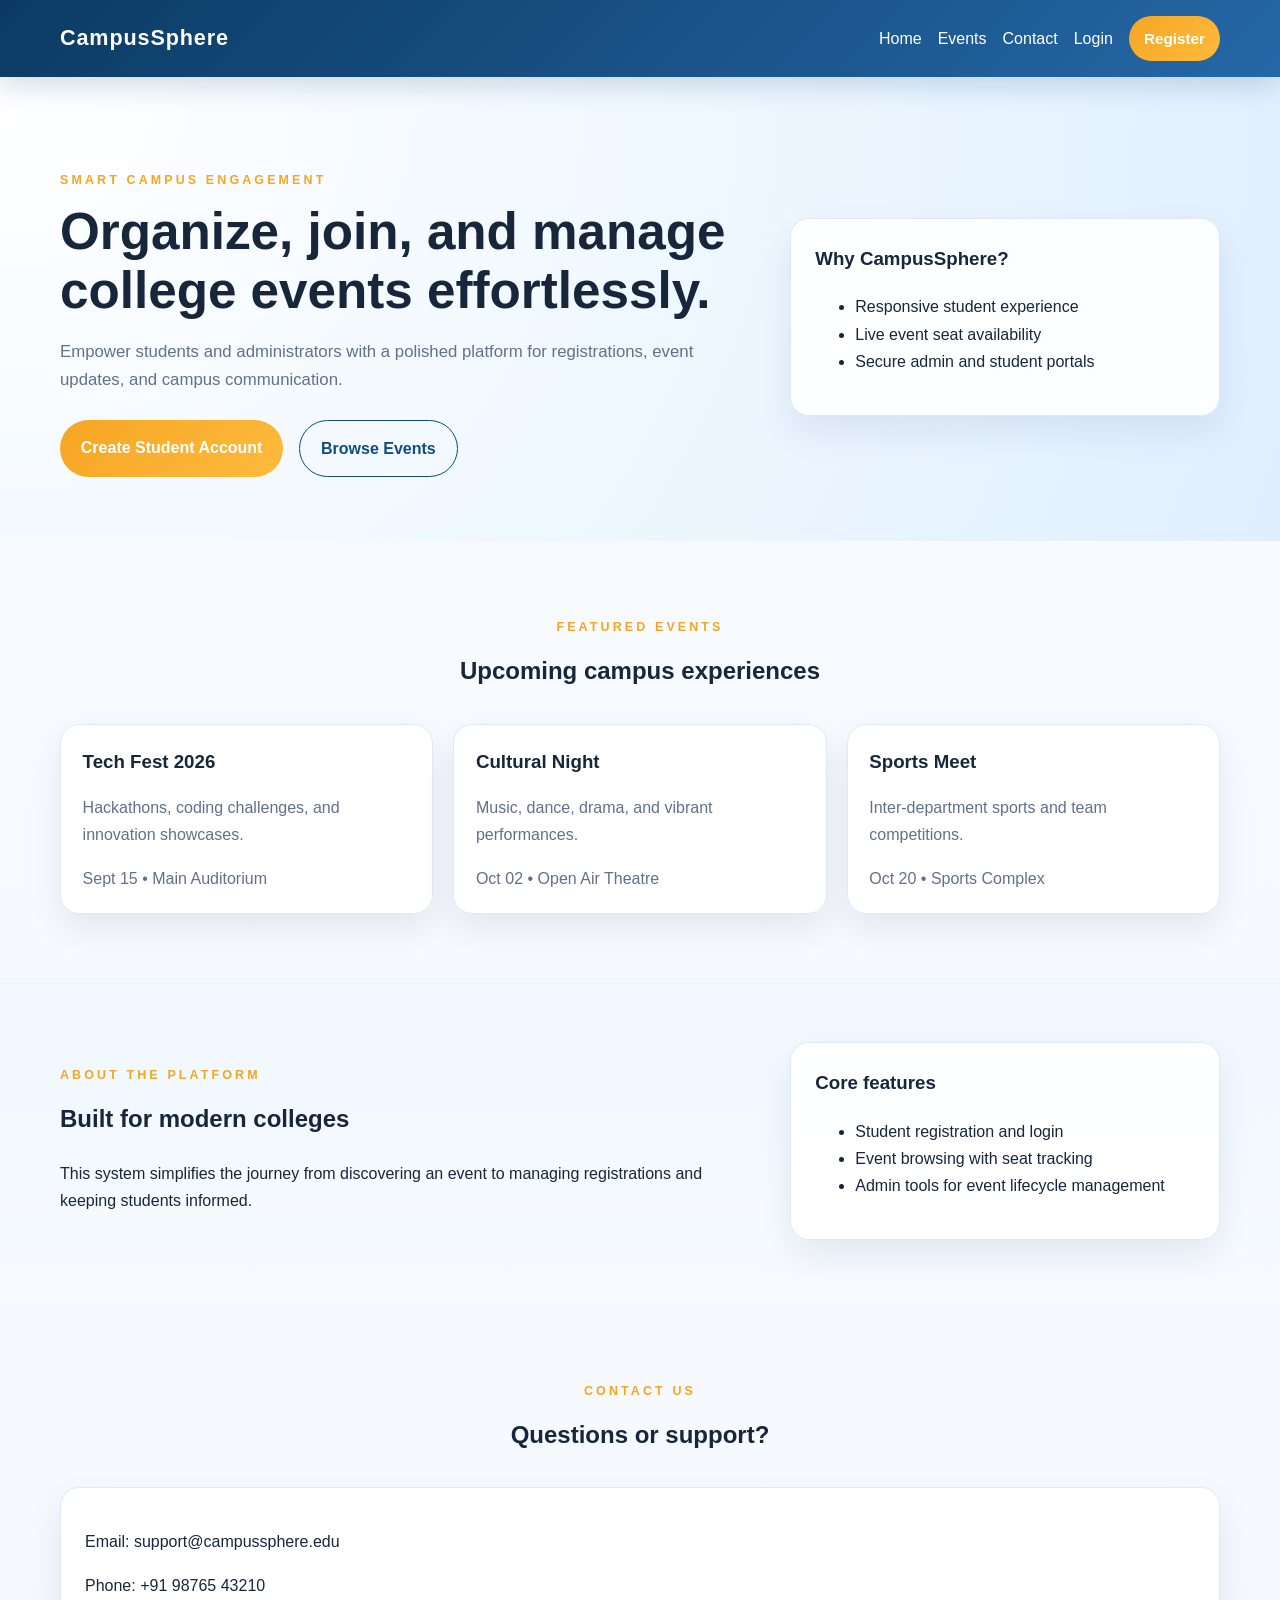
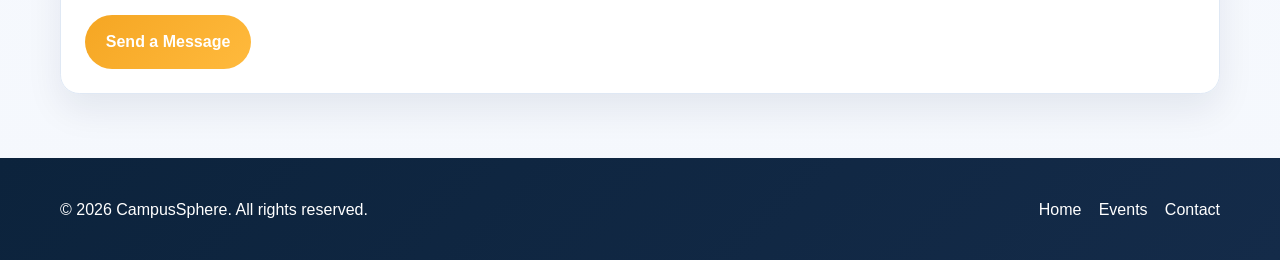
==== CollegeEventManagement/index.html @ ba04c2a0 "final" ====
<!DOCTYPE html>
<html lang="en">
  <head>
    <meta charset="UTF-8" />
    <meta name="viewport" content="width=device-width, initial-scale=1.0" />
    <title>College Event Management</title>
    <meta name="description" content="A complete college event management system for students, events, registrations, and admin operations." />
    <link rel="stylesheet" href="css/style.css" />
    <link rel="stylesheet" href="css/responsive.css" />
  </head>
  <body>
    <header class="site-header">
      <div class="container nav-bar">
        <a href="index.html" class="brand">CampusSphere</a>
        <nav class="nav-links">
          <a href="index.html">Home</a>
          <a href="events.html">Events</a>
          <a href="contact.html">Contact</a>
          <a href="login.html">Login</a>
          <a href="register.html" class="btn btn-small">Register</a>
        </nav>
      </div>
    </header>

    <main>
      <section class="hero">
        <div class="container hero-grid">
          <div>
            <p class="eyebrow">Smart campus engagement</p>
            <h1>Organize, join, and manage college events effortlessly.</h1>
            <p class="hero-text">
              Empower students and administrators with a polished platform for registrations, event updates, and campus communication.
            </p>
            <div class="hero-actions">
              <a href="register.html" class="btn">Create Student Account</a>
              <a href="events.html" class="btn btn-outline">Browse Events</a>
            </div>
          </div>
          <div class="hero-card">
            <h3>Why CampusSphere?</h3>
            <ul>
              <li>Responsive student experience</li>
              <li>Live event seat availability</li>
              <li>Secure admin and student portals</li>
            </ul>
          </div>
        </div>
      </section>

      <section class="section container">
        <div class="section-heading">
          <p class="eyebrow">Featured events</p>
          <h2>Upcoming campus experiences</h2>
        </div>
        <div class="card-grid" id="featured-events">
          <article class="card">
            <h3>Tech Fest 2026</h3>
            <p>Hackathons, coding challenges, and innovation showcases.</p>
            <span>Sept 15 • Main Auditorium</span>
          </article>
          <article class="card">
            <h3>Cultural Night</h3>
            <p>Music, dance, drama, and vibrant performances.</p>
            <span>Oct 02 • Open Air Theatre</span>
          </article>
          <article class="card">
            <h3>Sports Meet</h3>
            <p>Inter-department sports and team competitions.</p>
            <span>Oct 20 • Sports Complex</span>
          </article>
        </div>
      </section>

      <section class="section alt-bg">
        <div class="container about-grid">
          <div>
            <p class="eyebrow">About the platform</p>
            <h2>Built for modern colleges</h2>
            <p>
              This system simplifies the journey from discovering an event to managing registrations and keeping students informed.
            </p>
          </div>
          <div class="info-panel">
            <h3>Core features</h3>
            <ul>
              <li>Student registration and login</li>
              <li>Event browsing with seat tracking</li>
              <li>Admin tools for event lifecycle management</li>
            </ul>
          </div>
        </div>
      </section>

      <section class="section container" id="contact">
        <div class="section-heading">
          <p class="eyebrow">Contact us</p>
          <h2>Questions or support?</h2>
        </div>
        <div class="contact-card">
          <p>Email: support@campussphere.edu</p>
          <p>Phone: +91 98765 43210</p>
          <a href="contact.html" class="btn">Send a Message</a>
        </div>
      </section>
    </main>

    <footer class="site-footer">
      <div class="container footer-content">
        <p>© 2026 CampusSphere. All rights reserved.</p>
        <div>
          <a href="index.html">Home</a>
          <a href="events.html">Events</a>
          <a href="contact.html">Contact</a>
        </div>
      </div>
    </footer>
  </body>
</html>
---- CollegeEventManagement/css/style.css ----
:root {
  --primary: #0f4c81;
  --secondary: #f5a623;
  --accent: #eaf4ff;
  --text: #17263b;
  --muted: #61718a;
  --bg: #f5f8fd;
  --white: #ffffff;
  --border: #dfe8f4;
}

* {
  box-sizing: border-box;
}

body {
  margin: 0;
  font-family: "Segoe UI", Tahoma, Geneva, Verdana, sans-serif;
  background: linear-gradient(180deg, #f8fbff 0%, var(--bg) 100%);
  color: var(--text);
  line-height: 1.7;
}

a {
  color: inherit;
  text-decoration: none;
}

.container {
  width: min(1160px, calc(100% - 2rem));
  margin: 0 auto;
}

.site-header {
  background: linear-gradient(135deg, #0b3b63 0%, #2567a7 100%);
  color: var(--white);
  padding: 1rem 0;
  position: sticky;
  top: 0;
  z-index: 10;
  box-shadow: 0 10px 25px rgba(11, 59, 99, 0.16);
}

.nav-bar {
  display: flex;
  justify-content: space-between;
  align-items: center;
}

.brand {
  font-size: 1.35rem;
  font-weight: 800;
  letter-spacing: 0.04em;
}

.nav-links {
  display: flex;
  gap: 1rem;
  align-items: center;
}

.nav-links a {
  color: var(--white);
  transition: opacity 0.3s ease, transform 0.3s ease;
}

.nav-links a:hover {
  opacity: 0.9;
  transform: translateY(-1px);
}

.hero {
  background: radial-gradient(circle at top left, #ffffff 0%, #eef7ff 55%, #dfefff 100%);
  padding: 5rem 0 4rem;
}

.hero-grid,
.about-grid {
  display: grid;
  grid-template-columns: 1.3fr 0.8fr;
  gap: 2rem;
  align-items: center;
}

.eyebrow {
  text-transform: uppercase;
  letter-spacing: 0.25em;
  font-size: 0.78rem;
  color: var(--secondary);
  font-weight: 800;
}

h1,
h2,
h3 {
  margin-top: 0;
}

.hero h1 {
  font-size: clamp(2rem, 4vw, 3.2rem);
  margin-bottom: 1rem;
  line-height: 1.15;
}

.hero-text {
  font-size: 1.05rem;
  color: var(--muted);
  max-width: 680px;
}

.hero-actions {
  display: flex;
  gap: 1rem;
  margin-top: 1.6rem;
  flex-wrap: wrap;
}

.btn {
  display: inline-block;
  background: linear-gradient(135deg, var(--secondary), #ffba3d);
  color: var(--white);
  padding: 0.85rem 1.3rem;
  border-radius: 999px;
  font-weight: 700;
  border: none;
  cursor: pointer;
  transition: transform 0.25s ease, box-shadow 0.25s ease;
}

.btn:hover {
  transform: translateY(-3px);
  box-shadow: 0 12px 24px rgba(15, 76, 129, 0.16);
}

.btn-outline {
  background: transparent;
  border: 1px solid var(--primary);
  color: var(--primary);
}

.btn-small {
  padding: 0.6rem 0.95rem;
  font-size: 0.95rem;
}

.hero-card,
.info-panel,
.contact-card,
.card {
  background: rgba(255, 255, 255, 0.92);
  border: 1px solid var(--border);
  border-radius: 1.2rem;
  box-shadow: 0 16px 36px rgba(17, 31, 58, 0.08);
  backdrop-filter: blur(10px);
}

.hero-card,
.info-panel,
.contact-card {
  padding: 1.5rem;
}

.section {
  padding: 4rem 0;
}

.alt-bg {
  background: linear-gradient(180deg, #f0f7ff 0%, #f7fbff 100%);
}

.section-heading {
  text-align: center;
  margin-bottom: 2rem;
}

.card-grid {
  display: grid;
  grid-template-columns: repeat(3, minmax(0, 1fr));
  gap: 1.25rem;
}

.card {
  padding: 1.35rem;
  transition: transform 0.25s ease, box-shadow 0.25s ease;
}

.card:hover {
  transform: translateY(-4px);
  box-shadow: 0 20px 38px rgba(17, 31, 58, 0.12);
}

.card h3 {
  margin-bottom: 0.5rem;
}

.card p,
.card span {
  color: var(--muted);
}

.site-footer {
  background: linear-gradient(135deg, #0c233c 0%, #142b49 100%);
  color: var(--white);
  padding: 1.35rem 0;
}

.footer-content {
  display: flex;
  justify-content: space-between;
  gap: 1rem;
  align-items: center;
}

.footer-content a {
  color: var(--white);
  margin-left: 0.8rem;
}
---- CollegeEventManagement/css/responsive.css ----
@media (max-width: 900px) {
  .hero-grid,
  .about-grid,
  .card-grid,
  .stats-grid {
    grid-template-columns: 1fr;
  }
}

@media (max-width: 700px) {
  .nav-bar,
  .nav-links,
  .footer-content {
    flex-direction: column;
    align-items: flex-start;
  }

  .hero {
    padding: 3rem 0;
  }

  .controls {
    flex-direction: column;
  }
}
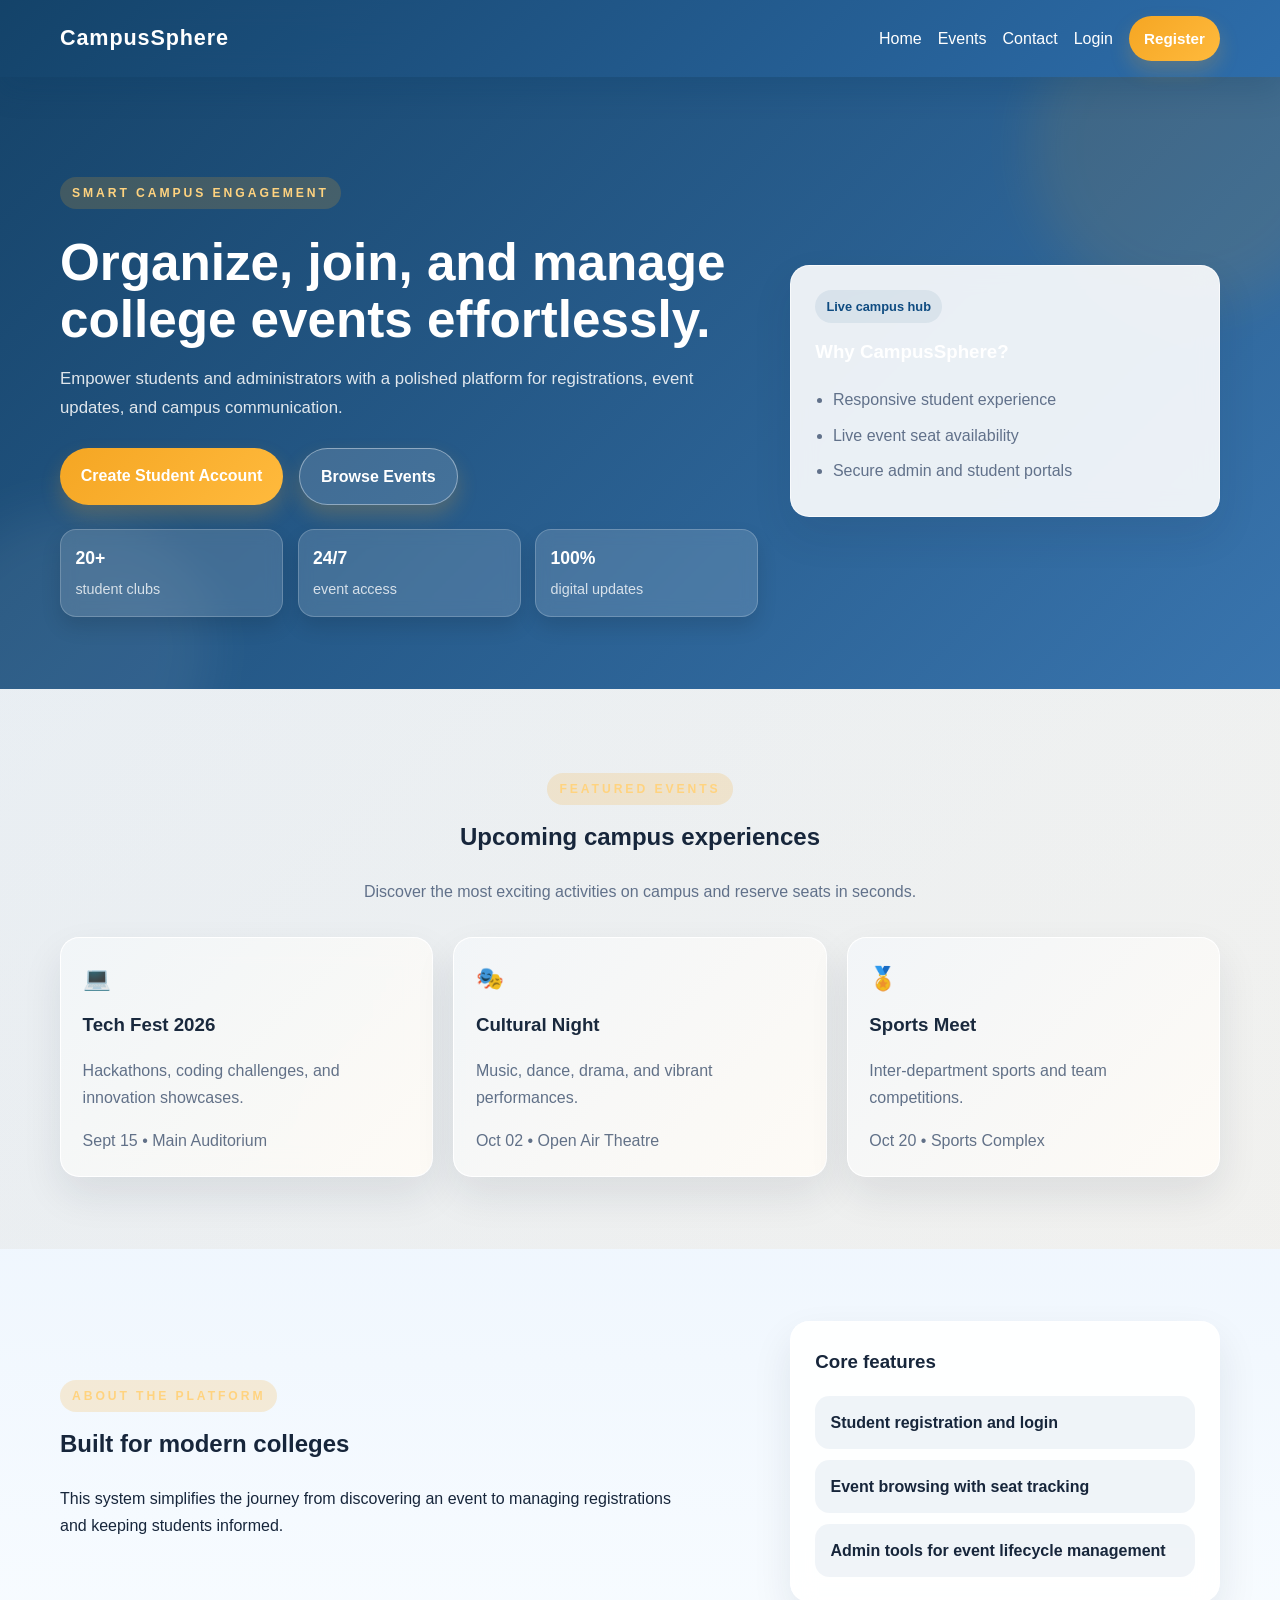
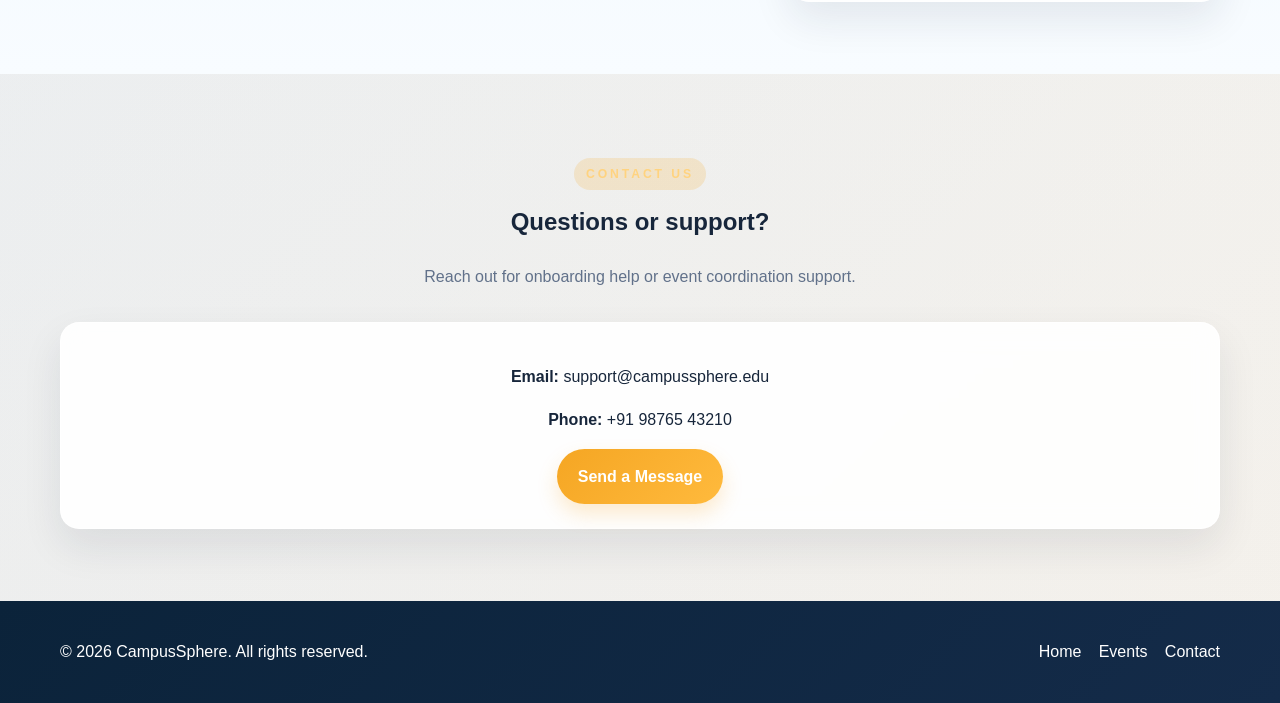
==== commit a0b48f3c: "event_management" ====
--- a/CollegeEventManagement/index.html
+++ b/CollegeEventManagement/index.html
@@ -25,7 +25,7 @@
     <main>
       <section class="hero">
         <div class="container hero-grid">
-          <div>
+          <div class="hero-content">
             <p class="eyebrow">Smart campus engagement</p>
             <h1>Organize, join, and manage college events effortlessly.</h1>
             <p class="hero-text">
@@ -35,8 +35,23 @@
               <a href="register.html" class="btn">Create Student Account</a>
               <a href="events.html" class="btn btn-outline">Browse Events</a>
             </div>
+            <div class="hero-highlights">
+              <div class="hero-stat">
+                <strong>20+</strong>
+                <span>student clubs</span>
+              </div>
+              <div class="hero-stat">
+                <strong>24/7</strong>
+                <span>event access</span>
+              </div>
+              <div class="hero-stat">
+                <strong>100%</strong>
+                <span>digital updates</span>
+              </div>
+            </div>
           </div>
           <div class="hero-card">
+            <div class="hero-card-badge">Live campus hub</div>
             <h3>Why CampusSphere?</h3>
             <ul>
               <li>Responsive student experience</li>
@@ -51,19 +66,23 @@
         <div class="section-heading">
           <p class="eyebrow">Featured events</p>
           <h2>Upcoming campus experiences</h2>
+          <p class="section-subtitle">Discover the most exciting activities on campus and reserve seats in seconds.</p>
         </div>
         <div class="card-grid" id="featured-events">
           <article class="card">
+            <div class="card-icon">💻</div>
             <h3>Tech Fest 2026</h3>
             <p>Hackathons, coding challenges, and innovation showcases.</p>
             <span>Sept 15 • Main Auditorium</span>
           </article>
           <article class="card">
+            <div class="card-icon">🎭</div>
             <h3>Cultural Night</h3>
             <p>Music, dance, drama, and vibrant performances.</p>
             <span>Oct 02 • Open Air Theatre</span>
           </article>
           <article class="card">
+            <div class="card-icon">🏅</div>
             <h3>Sports Meet</h3>
             <p>Inter-department sports and team competitions.</p>
             <span>Oct 20 • Sports Complex</span>
@@ -73,7 +92,7 @@
 
       <section class="section alt-bg">
         <div class="container about-grid">
-          <div>
+          <div class="about-copy">
             <p class="eyebrow">About the platform</p>
             <h2>Built for modern colleges</h2>
             <p>
@@ -82,11 +101,11 @@
           </div>
           <div class="info-panel">
             <h3>Core features</h3>
-            <ul>
-              <li>Student registration and login</li>
-              <li>Event browsing with seat tracking</li>
-              <li>Admin tools for event lifecycle management</li>
-            </ul>
+            <div class="feature-list">
+              <div class="feature-item">Student registration and login</div>
+              <div class="feature-item">Event browsing with seat tracking</div>
+              <div class="feature-item">Admin tools for event lifecycle management</div>
+            </div>
           </div>
         </div>
       </section>
@@ -95,10 +114,11 @@
         <div class="section-heading">
           <p class="eyebrow">Contact us</p>
           <h2>Questions or support?</h2>
+          <p class="section-subtitle">Reach out for onboarding help or event coordination support.</p>
         </div>
         <div class="contact-card">
-          <p>Email: support@campussphere.edu</p>
-          <p>Phone: +91 98765 43210</p>
+          <p><strong>Email:</strong> support@campussphere.edu</p>
+          <p><strong>Phone:</strong> +91 98765 43210</p>
           <a href="contact.html" class="btn">Send a Message</a>
         </div>
       </section>
--- a/CollegeEventManagement/css/style.css
+++ b/CollegeEventManagement/css/style.css
@@ -4,9 +4,10 @@
   --accent: #eaf4ff;
   --text: #17263b;
   --muted: #61718a;
-  --bg: #f5f8fd;
+  --bg: #f4f7fc;
   --white: #ffffff;
   --border: #dfe8f4;
+  --surface: rgba(255, 255, 255, 0.9);
 }
 
 * {
@@ -16,9 +17,16 @@
 body {
   margin: 0;
   font-family: "Segoe UI", Tahoma, Geneva, Verdana, sans-serif;
-  background: linear-gradient(180deg, #f8fbff 0%, var(--bg) 100%);
+  background:
+    linear-gradient(135deg, rgba(15, 76, 129, 0.08), rgba(245, 166, 35, 0.08)),
+    linear-gradient(180deg, #f9fcff 0%, var(--bg) 100%);
   color: var(--text);
   line-height: 1.7;
+}
+
+::selection {
+  background: rgba(245, 166, 35, 0.25);
+  color: var(--text);
 }
 
 a {
@@ -32,13 +40,14 @@
 }
 
 .site-header {
-  background: linear-gradient(135deg, #0b3b63 0%, #2567a7 100%);
+  background: linear-gradient(135deg, rgba(11, 59, 99, 0.96), rgba(37, 103, 167, 0.96));
   color: var(--white);
   padding: 1rem 0;
   position: sticky;
   top: 0;
   z-index: 10;
-  box-shadow: 0 10px 25px rgba(11, 59, 99, 0.16);
+  box-shadow: 0 12px 30px rgba(11, 59, 99, 0.22);
+  backdrop-filter: blur(14px);
 }
 
 .nav-bar {
@@ -70,8 +79,38 @@
 }
 
 .hero {
-  background: radial-gradient(circle at top left, #ffffff 0%, #eef7ff 55%, #dfefff 100%);
-  padding: 5rem 0 4rem;
+  background:
+    linear-gradient(135deg, rgba(11, 59, 99, 0.95), rgba(37, 103, 167, 0.9)),
+    url("https://images.unsplash.com/photo-1523580494863-6f3031224c94?auto=format&fit=crop&w=1400&q=80") center/cover;
+  padding: 5.5rem 0 4.5rem;
+  position: relative;
+  overflow: hidden;
+  color: var(--white);
+}
+
+.hero::before,
+.hero::after {
+  content: "";
+  position: absolute;
+  border-radius: 50%;
+  filter: blur(25px);
+  opacity: 0.45;
+}
+
+.hero::before {
+  width: 320px;
+  height: 320px;
+  background: rgba(245, 166, 35, 0.22);
+  top: -90px;
+  right: -70px;
+}
+
+.hero::after {
+  width: 280px;
+  height: 280px;
+  background: rgba(255, 255, 255, 0.14);
+  bottom: -100px;
+  left: -70px;
 }
 
 .hero-grid,
@@ -80,13 +119,19 @@
   grid-template-columns: 1.3fr 0.8fr;
   gap: 2rem;
   align-items: center;
+  position: relative;
+  z-index: 1;
 }
 
 .eyebrow {
+  display: inline-block;
+  padding: 0.35rem 0.75rem;
+  border-radius: 999px;
+  background: rgba(245, 166, 35, 0.18);
   text-transform: uppercase;
-  letter-spacing: 0.25em;
-  font-size: 0.78rem;
-  color: var(--secondary);
+  letter-spacing: 0.24em;
+  font-size: 0.76rem;
+  color: #ffd37f;
   font-weight: 800;
 }
 
@@ -98,14 +143,15 @@
 
 .hero h1 {
   font-size: clamp(2rem, 4vw, 3.2rem);
-  margin-bottom: 1rem;
-  line-height: 1.15;
+  margin: 0.8rem 0 1rem;
+  line-height: 1.12;
 }
 
 .hero-text {
   font-size: 1.05rem;
-  color: var(--muted);
+  color: rgba(255, 255, 255, 0.86);
   max-width: 680px;
+  margin-bottom: 0;
 }
 
 .hero-actions {
@@ -113,6 +159,35 @@
   gap: 1rem;
   margin-top: 1.6rem;
   flex-wrap: wrap;
+}
+
+.hero-highlights {
+  display: grid;
+  grid-template-columns: repeat(3, minmax(0, 1fr));
+  gap: 0.9rem;
+  margin-top: 1.5rem;
+}
+
+.hero-stat {
+  background: rgba(255, 255, 255, 0.14);
+  border: 1px solid rgba(255, 255, 255, 0.2);
+  border-radius: 1rem;
+  padding: 0.9rem;
+  display: flex;
+  flex-direction: column;
+  gap: 0.2rem;
+  box-shadow: 0 10px 20px rgba(0, 0, 0, 0.12);
+  backdrop-filter: blur(8px);
+}
+
+.hero-stat strong {
+  font-size: 1.1rem;
+  color: #ffffff;
+}
+
+.hero-stat span {
+  font-size: 0.9rem;
+  color: rgba(255, 255, 255, 0.78);
 }
 
 .btn {
@@ -125,6 +200,7 @@
   border: none;
   cursor: pointer;
   transition: transform 0.25s ease, box-shadow 0.25s ease;
+  box-shadow: 0 10px 20px rgba(245, 166, 35, 0.22);
 }
 
 .btn:hover {
@@ -133,9 +209,9 @@
 }
 
 .btn-outline {
-  background: transparent;
-  border: 1px solid var(--primary);
-  color: var(--primary);
+  background: rgba(255, 255, 255, 0.14);
+  border: 1px solid rgba(255, 255, 255, 0.4);
+  color: var(--white);
 }
 
 .btn-small {
@@ -147,11 +223,11 @@
 .info-panel,
 .contact-card,
 .card {
-  background: rgba(255, 255, 255, 0.92);
-  border: 1px solid var(--border);
+  background: var(--surface);
+  border: 1px solid rgba(255, 255, 255, 0.7);
   border-radius: 1.2rem;
-  box-shadow: 0 16px 36px rgba(17, 31, 58, 0.08);
-  backdrop-filter: blur(10px);
+  box-shadow: 0 18px 40px rgba(17, 31, 58, 0.09);
+  backdrop-filter: blur(12px);
 }
 
 .hero-card,
@@ -160,17 +236,44 @@
   padding: 1.5rem;
 }
 
+.hero-card-badge {
+  display: inline-block;
+  padding: 0.35rem 0.7rem;
+  border-radius: 999px;
+  font-size: 0.8rem;
+  font-weight: 700;
+  background: rgba(15, 76, 129, 0.08);
+  color: var(--primary);
+  margin-bottom: 0.8rem;
+}
+
+.hero-card ul {
+  padding-left: 1.1rem;
+  margin: 0;
+}
+
+.hero-card li {
+  margin-bottom: 0.5rem;
+  color: var(--muted);
+}
+
 .section {
-  padding: 4rem 0;
+  padding: 4.5rem 0;
 }
 
 .alt-bg {
-  background: linear-gradient(180deg, #f0f7ff 0%, #f7fbff 100%);
+  background: linear-gradient(180deg, rgba(240, 247, 255, 0.95) 0%, rgba(248, 252, 255, 1) 100%);
 }
 
 .section-heading {
   text-align: center;
   margin-bottom: 2rem;
+}
+
+.section-subtitle {
+  margin: 0.5rem auto 0;
+  color: var(--muted);
+  max-width: 680px;
 }
 
 .card-grid {
@@ -182,6 +285,16 @@
 .card {
   padding: 1.35rem;
   transition: transform 0.25s ease, box-shadow 0.25s ease;
+  position: relative;
+  overflow: hidden;
+}
+
+.card::before {
+  content: "";
+  position: absolute;
+  inset: 0;
+  background: linear-gradient(135deg, rgba(15, 76, 129, 0.05), rgba(245, 166, 35, 0.04));
+  pointer-events: none;
 }
 
 .card:hover {
@@ -189,6 +302,11 @@
   box-shadow: 0 20px 38px rgba(17, 31, 58, 0.12);
 }
 
+.card-icon {
+  font-size: 1.4rem;
+  margin-bottom: 0.7rem;
+}
+
 .card h3 {
   margin-bottom: 0.5rem;
 }
@@ -198,8 +316,30 @@
   color: var(--muted);
 }
 
+.about-copy {
+  max-width: 620px;
+}
+
+.feature-list {
+  display: grid;
+  gap: 0.7rem;
+  margin-top: 1rem;
+}
+
+.feature-item {
+  background: rgba(15, 76, 129, 0.06);
+  padding: 0.8rem 0.95rem;
+  border-radius: 0.9rem;
+  color: var(--text);
+  font-weight: 600;
+}
+
+.contact-card {
+  text-align: center;
+}
+
 .site-footer {
-  background: linear-gradient(135deg, #0c233c 0%, #142b49 100%);
+  background: linear-gradient(135deg, #0b233a 0%, #142b49 100%);
   color: var(--white);
   padding: 1.35rem 0;
 }
--- a/CollegeEventManagement/css/responsive.css
+++ b/CollegeEventManagement/css/responsive.css
@@ -1,8 +1,11 @@
 @media (max-width: 900px) {
   .hero-grid,
   .about-grid,
-  .card-grid,
-  .stats-grid {
+  .card-grid {
+    grid-template-columns: 1fr;
+  }
+
+  .hero-highlights {
     grid-template-columns: 1fr;
   }
 }
@@ -15,8 +18,18 @@
     align-items: flex-start;
   }
 
+  .nav-links {
+    gap: 0.7rem;
+    margin-top: 0.5rem;
+  }
+
   .hero {
     padding: 3rem 0;
+  }
+
+  .hero-actions {
+    flex-direction: column;
+    align-items: flex-start;
   }
 
   .controls {
